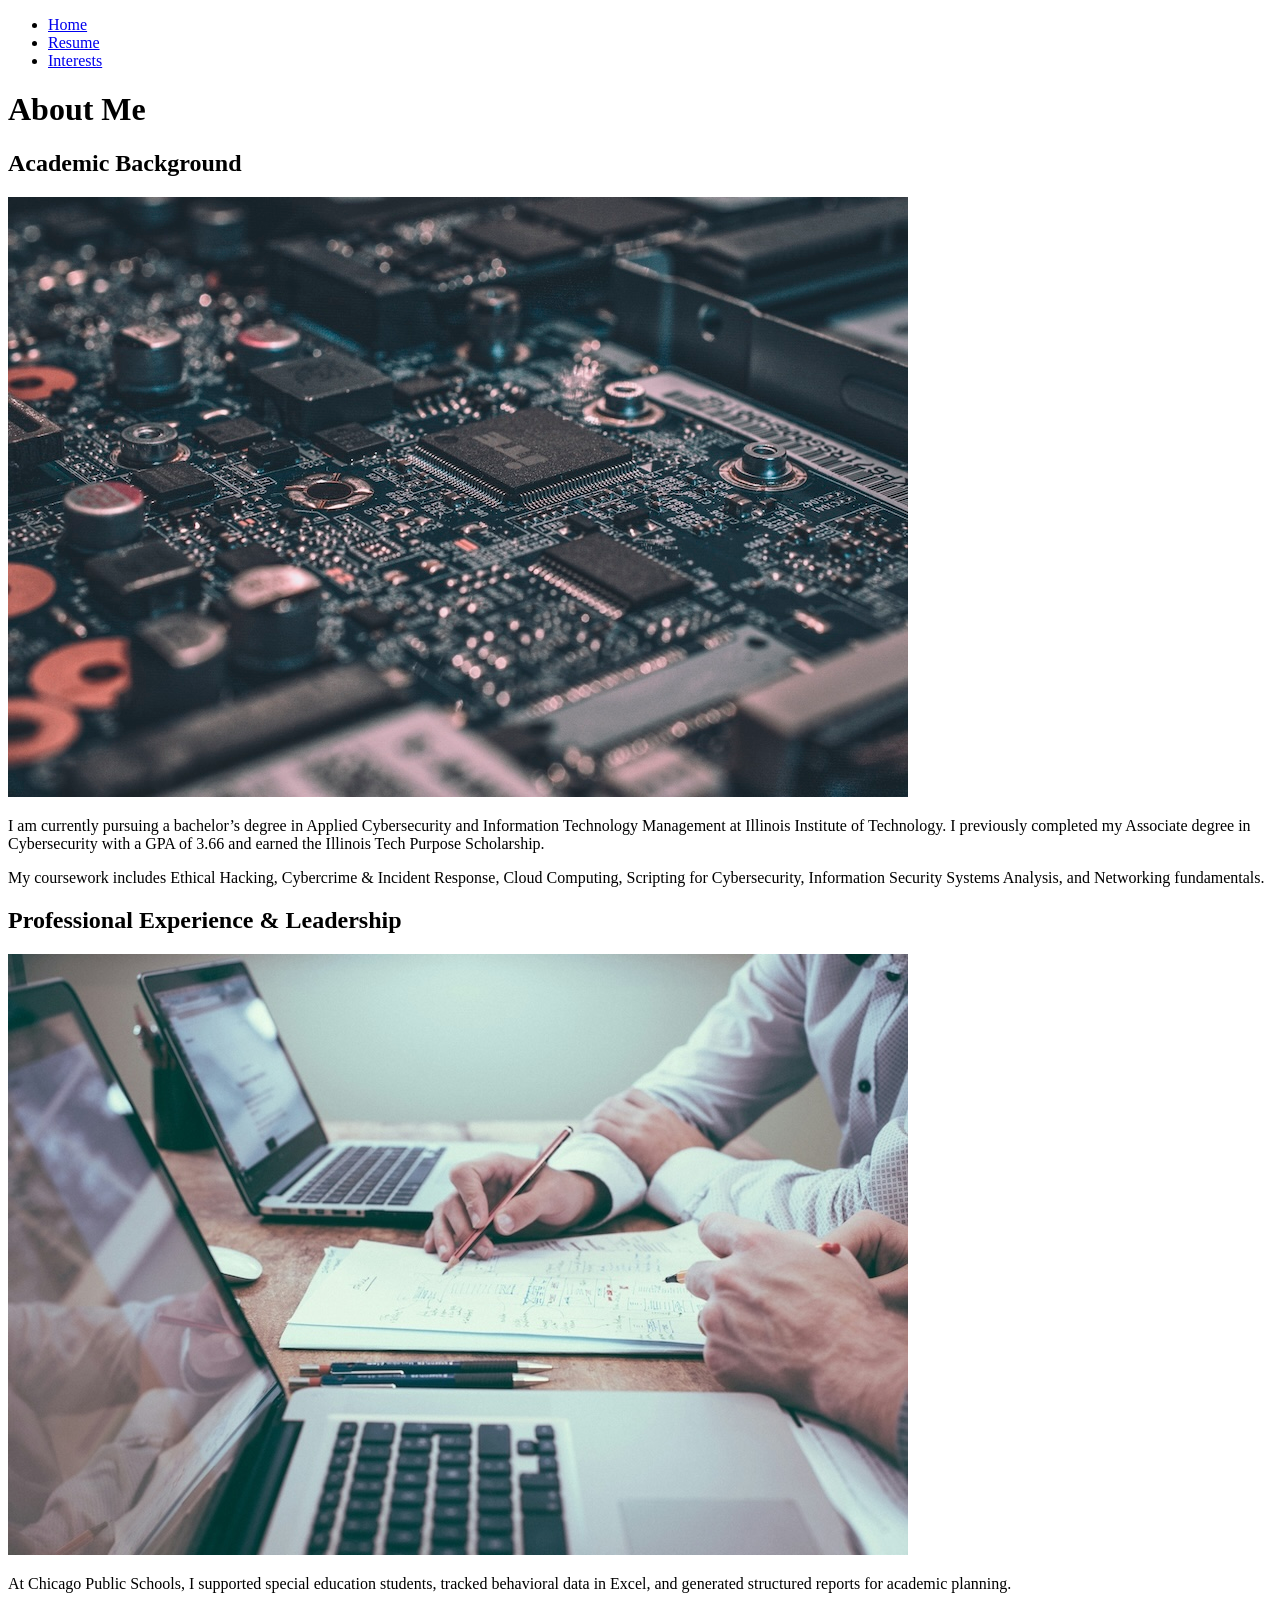
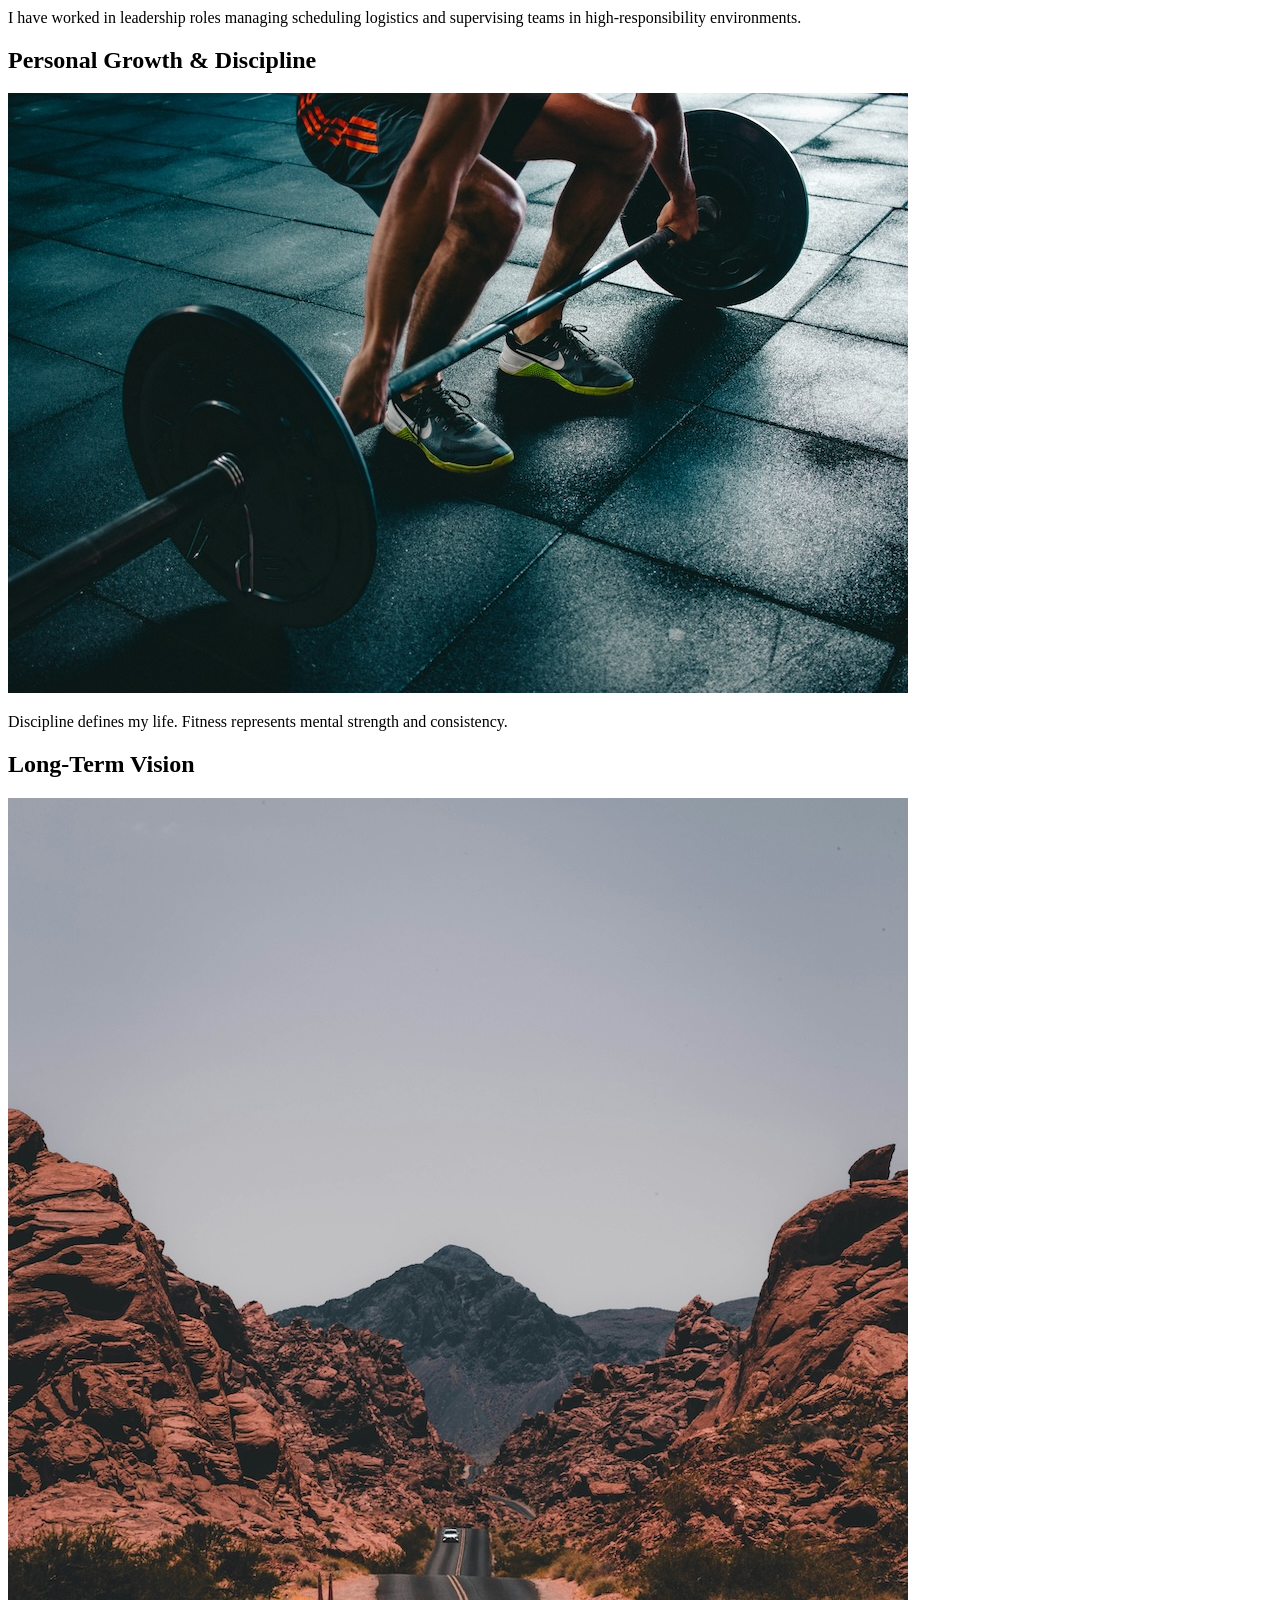
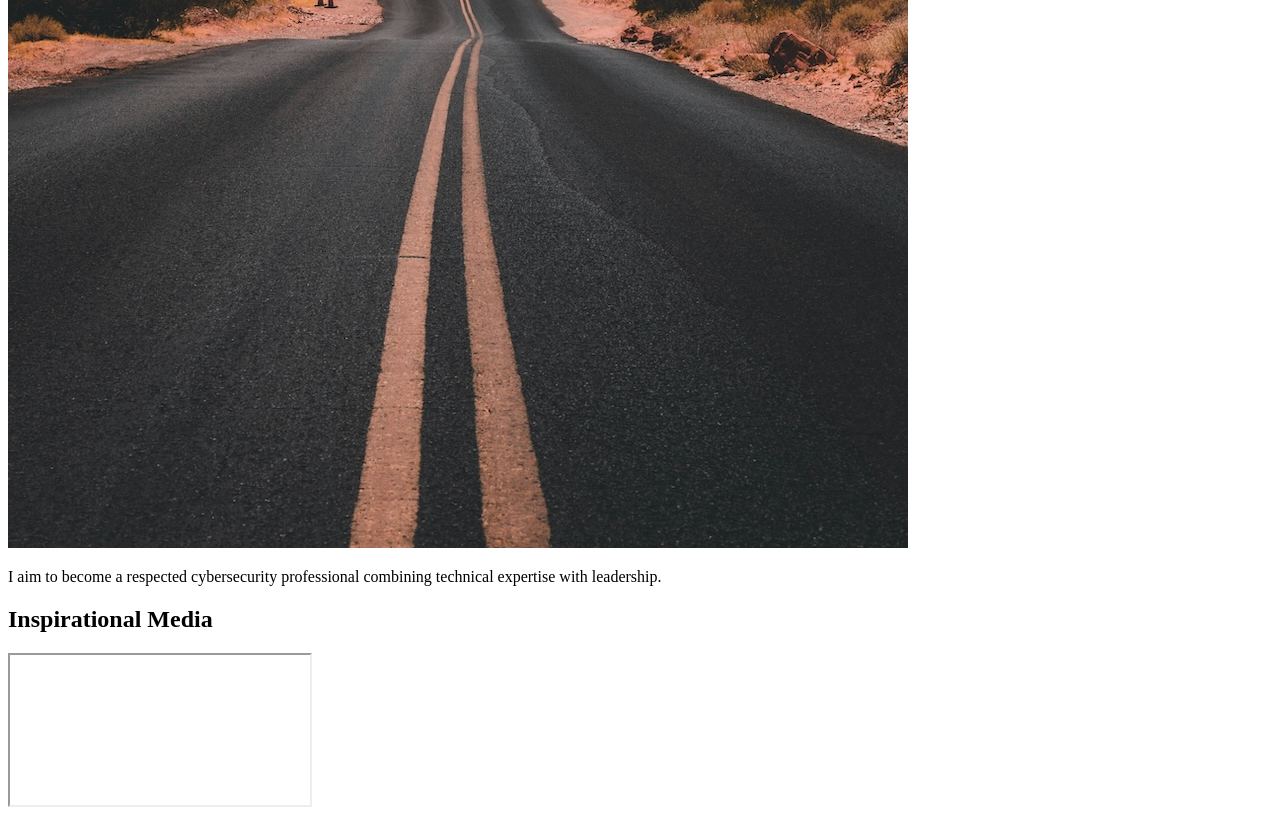
==== index.html @ e84980ba "Initial copy or project 1 files into project 2" ====
<!DOCTYPE html>
<html lang="en">
  <head>
    <meta charset="utf-8">
    <title>Home</title>
  </head>
  <body>
    <header>
      <nav>
        <ul>
          <li><a href="index.html">Home</a></li>
          <li><a href="resume.html">Resume</a></li>
          <li><a href="interests.html">Interests</a></li>
        </ul>
      </nav>
    </header>
    <main>
      <h1>About Me</h1>

      <section>
        <h2>Academic Background</h2>
        <img src="media/tech.jpg" alt="Close-up photograph of illuminated computer motherboard circuitry representing cybersecurity and information technology infrastructure">
        <p>
          I am currently pursuing a bachelor’s degree in Applied Cybersecurity and Information Technology Management at Illinois Institute of Technology. I previously completed my Associate degree in Cybersecurity with a GPA of 3.66 and earned the Illinois Tech Purpose Scholarship.
        </p>
        <p>
          My coursework includes Ethical Hacking, Cybercrime & Incident Response, Cloud Computing, Scripting for Cybersecurity, Information Security Systems Analysis, and Networking fundamentals.
        </p>
      </section>

      <section>
        <h2>Professional Experience & Leadership</h2>
        <img src="media/leadership.jpg" alt="Professional business meeting environment symbolizing leadership development and administrative experience">
        <p>
          At Chicago Public Schools, I supported special education students, tracked behavioral data in Excel, and generated structured reports for academic planning.
        </p>
        <p>
          I have worked in leadership roles managing scheduling logistics and supervising teams in high-responsibility environments.
        </p>
      </section>

      <section>
        <h2>Personal Growth & Discipline</h2>
        <img src="media/fitnesss.jpg" alt="Athlete lifting weights in gym environment representing physical discipline and mental resilience">
        <p>
          Discipline defines my life. Fitness represents mental strength and consistency.
        </p>
      </section>

      <section>
        <h2>Long-Term Vision</h2>
        <img src="media/vision.jpg" alt="Person standing at mountain overlook during sunrise representing long-term vision and goal setting">
        <p>
          I aim to become a respected cybersecurity professional combining technical expertise with leadership.
        </p>
      </section>

      <section>
        <h2>Inspirational Media</h2>
        <iframe
          src="https://www.youtube.com/embed/ZXsQAXx_ao0" title="Motivational speech about discipline and resilience" allowfullscreen>
        </iframe>
      </section>

    </main>
  </body>
</html>
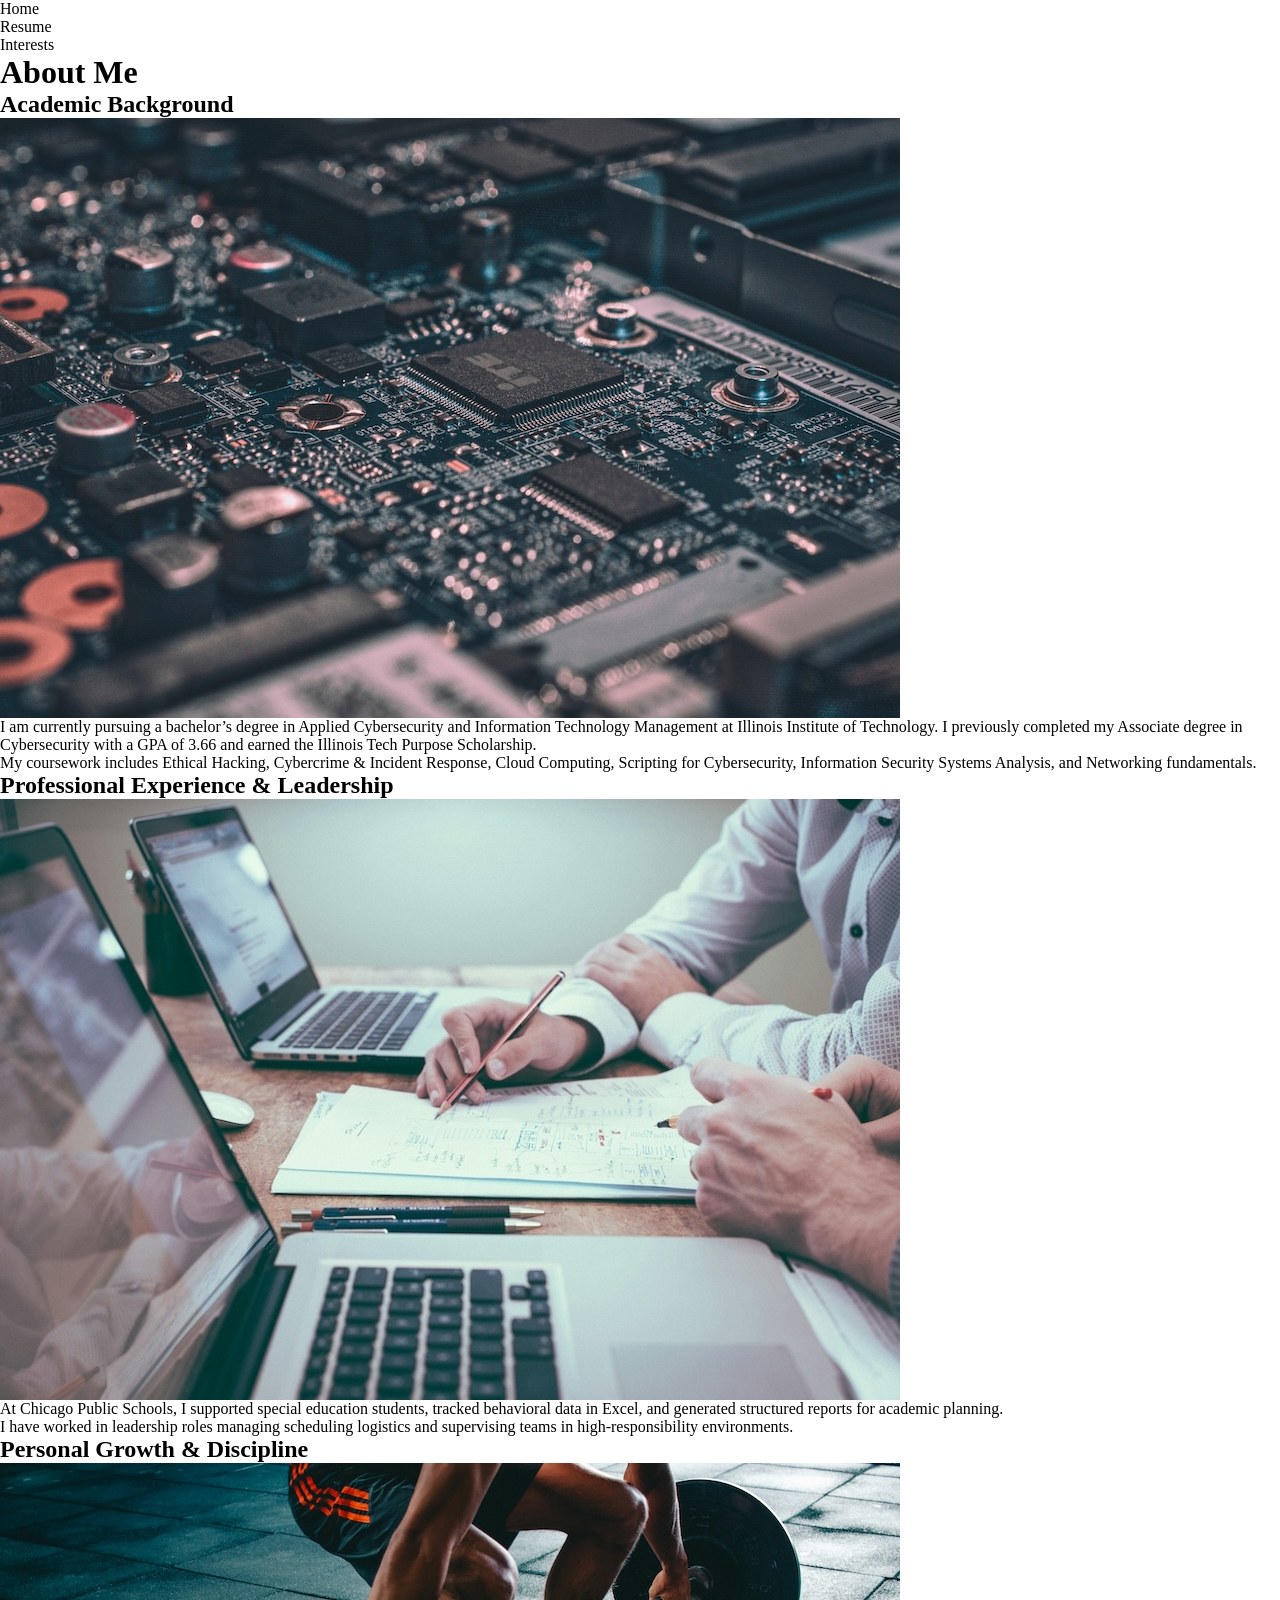
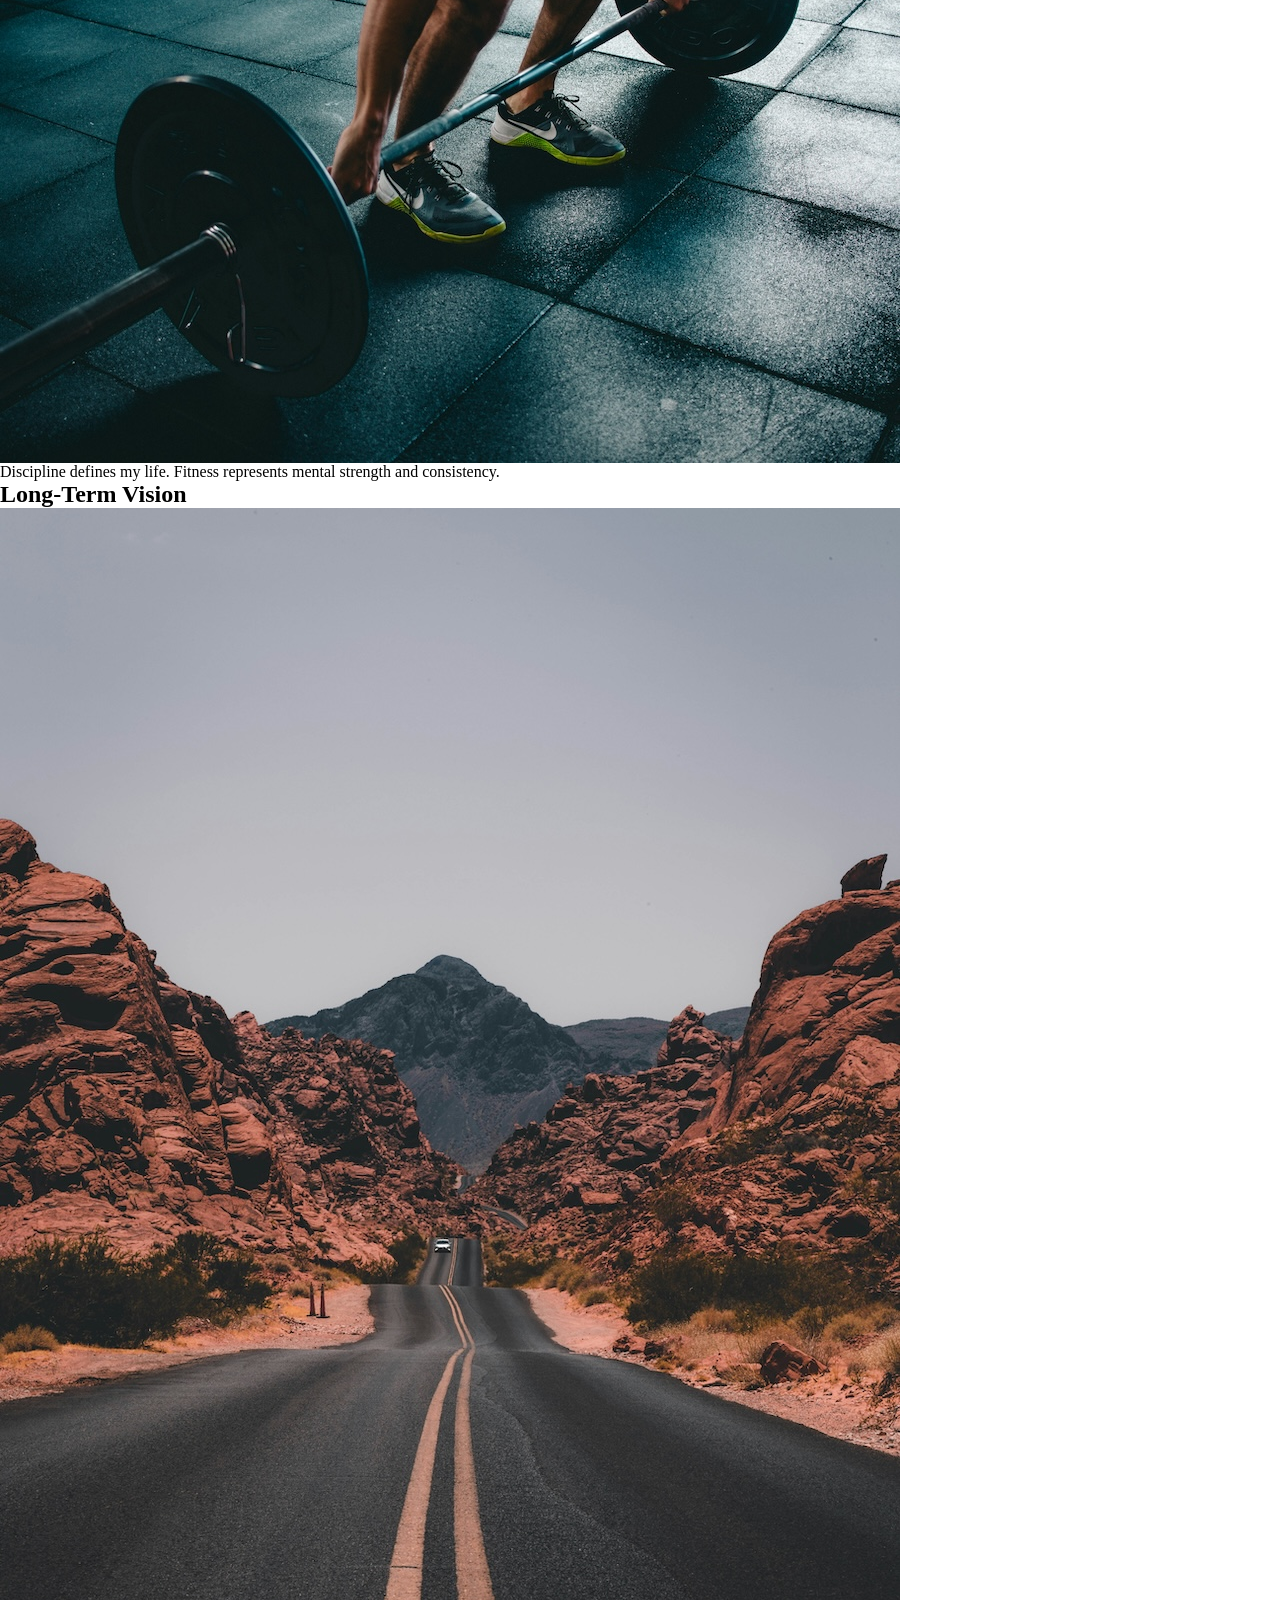
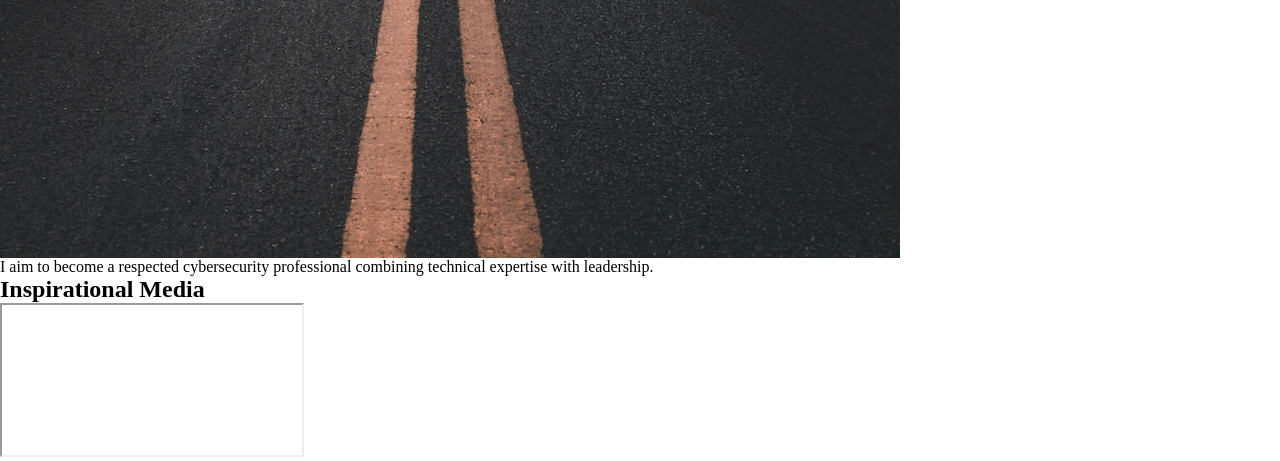
==== commit 8c0e678e: "Link both css files to index html" ====
--- a/index.html
+++ b/index.html
@@ -3,6 +3,8 @@
   <head>
     <meta charset="utf-8">
     <title>Home</title>
+    <link rel="stylesheet" href="css/reset.css">
+    <link rel="stylesheet" href="css/style.css">
   </head>
   <body>
     <header>
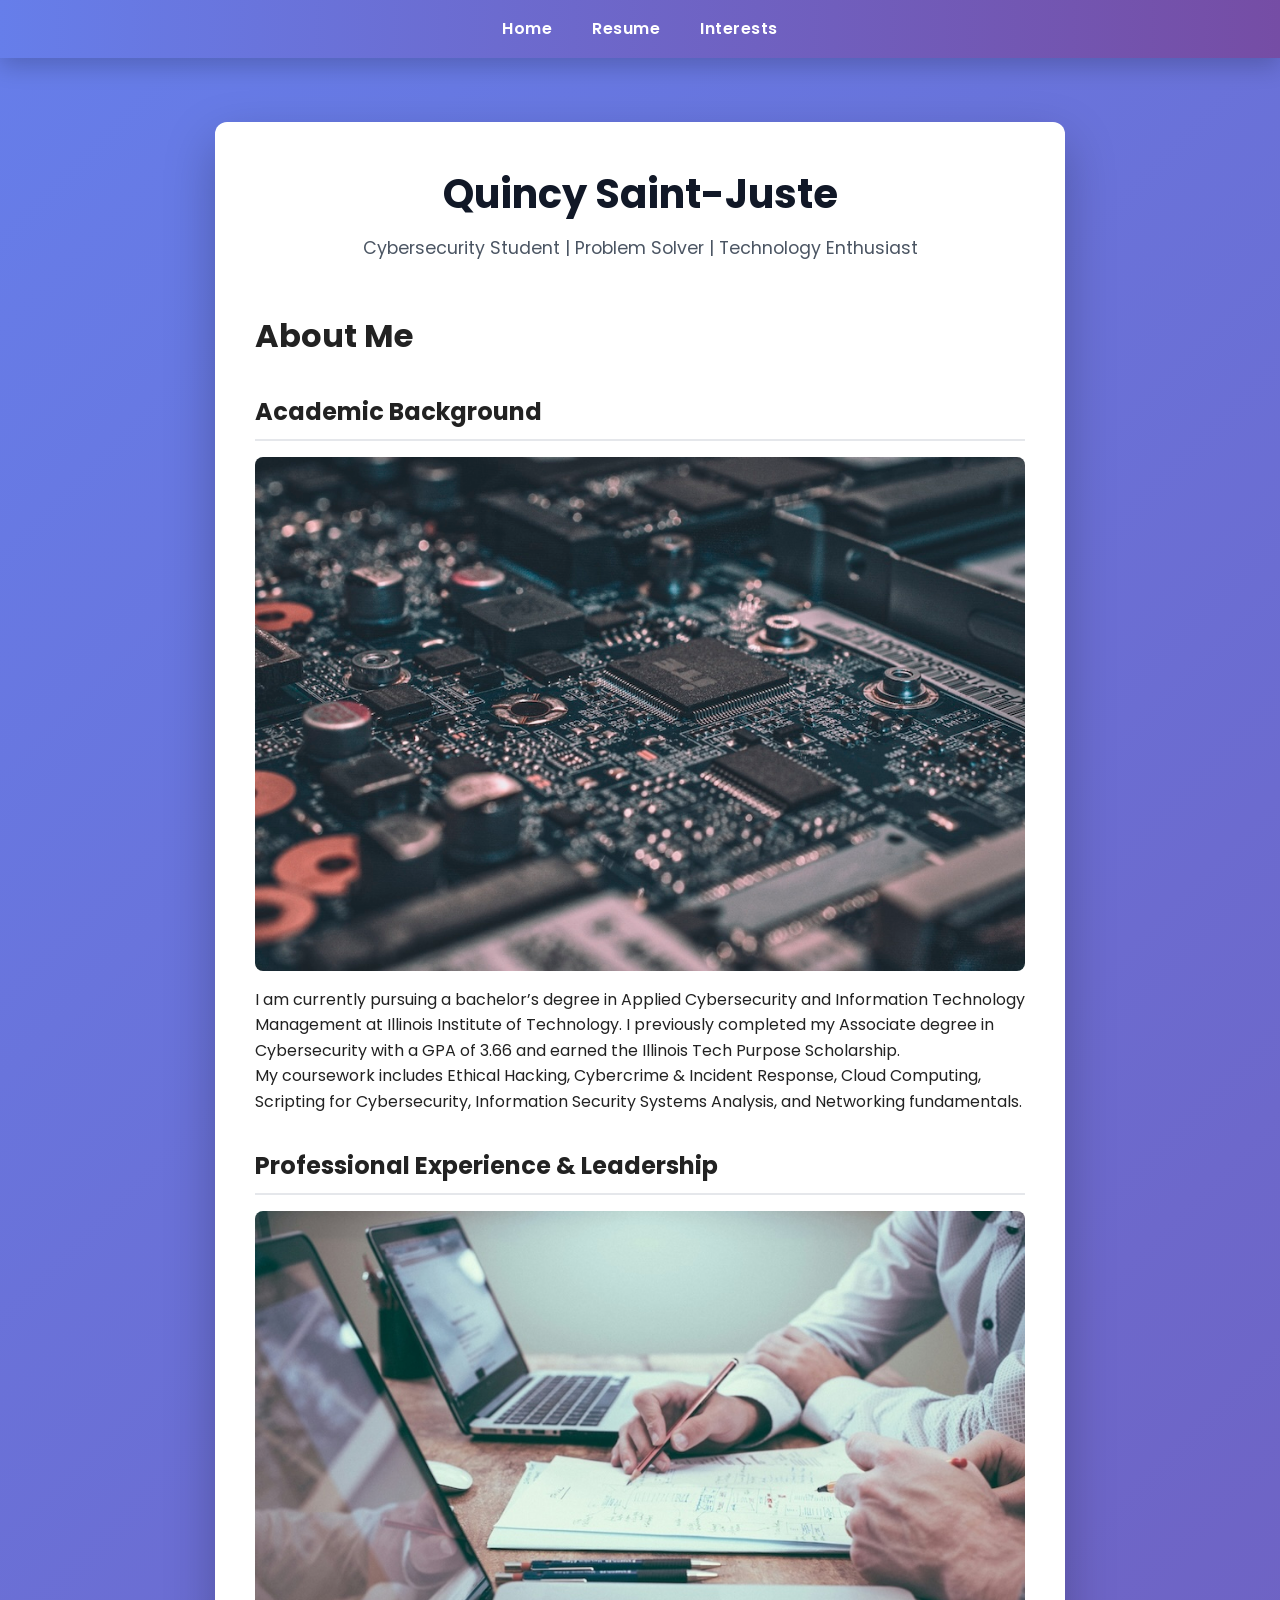
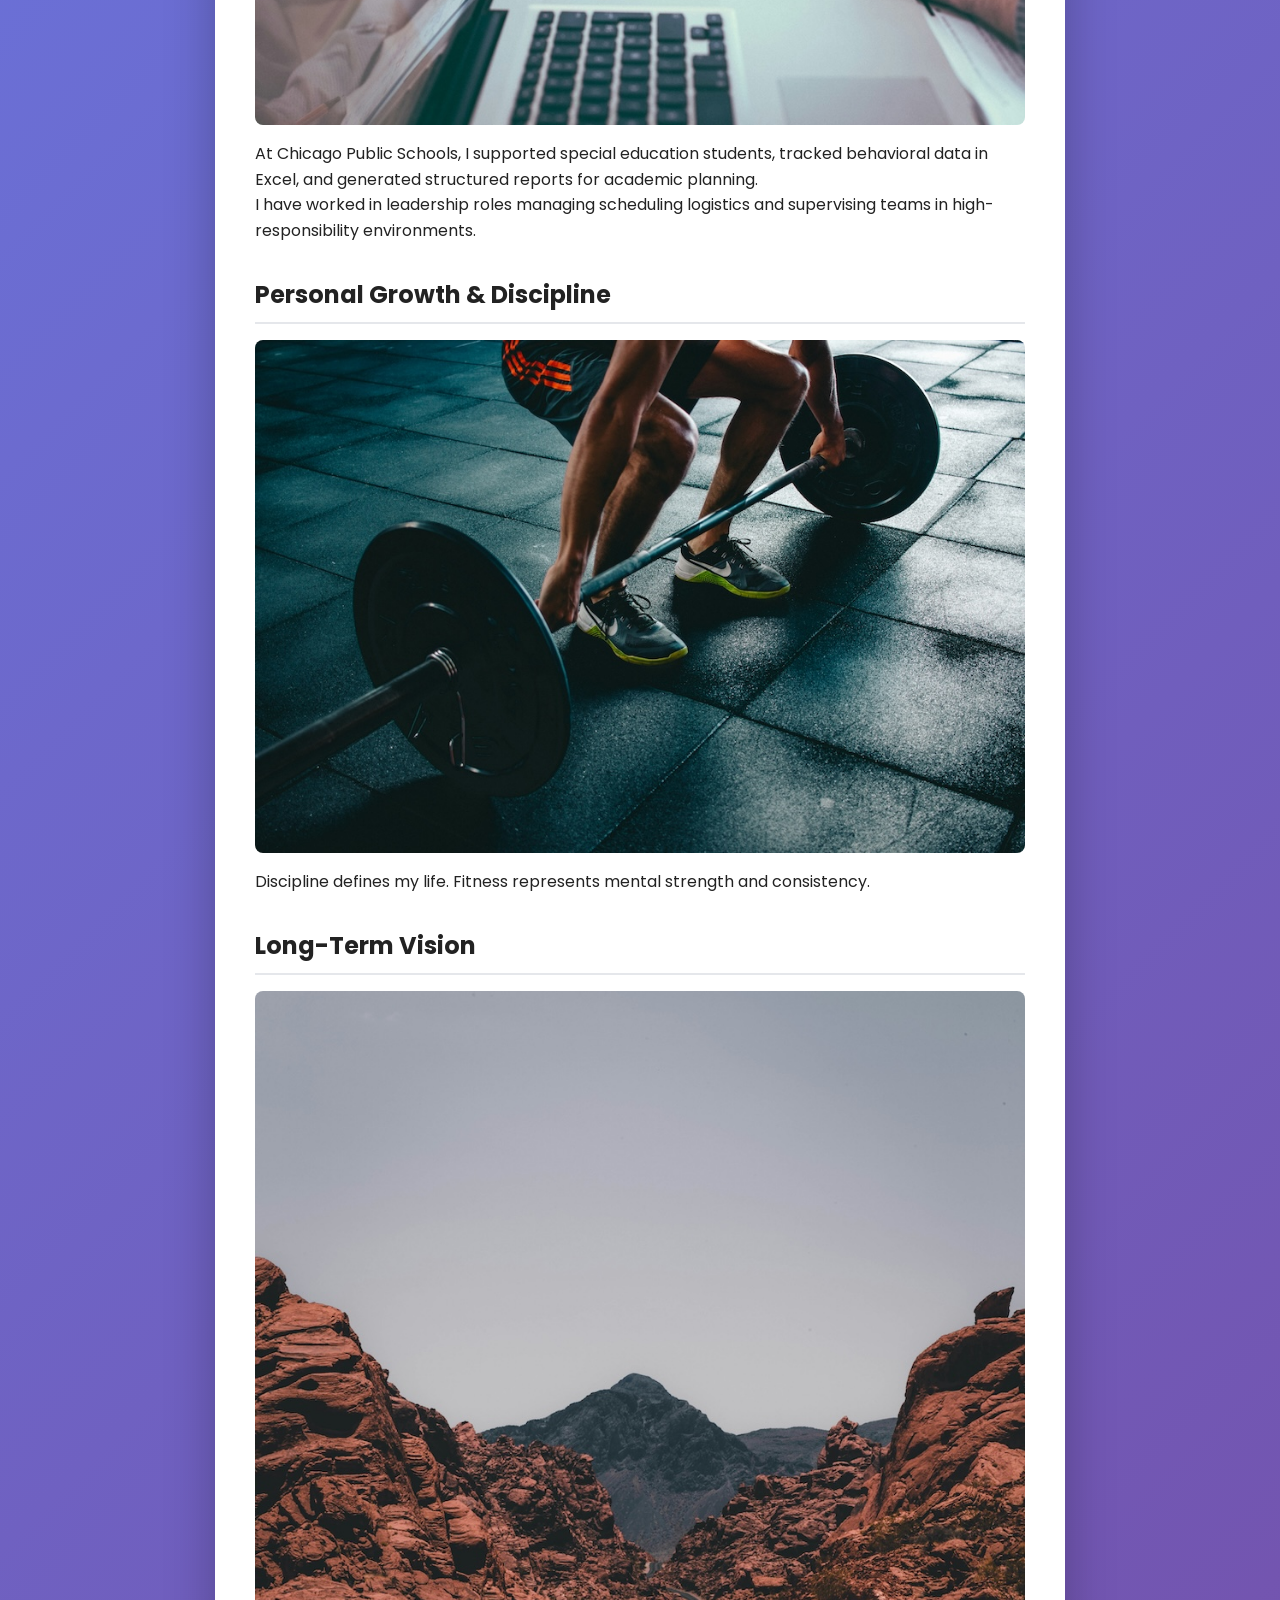
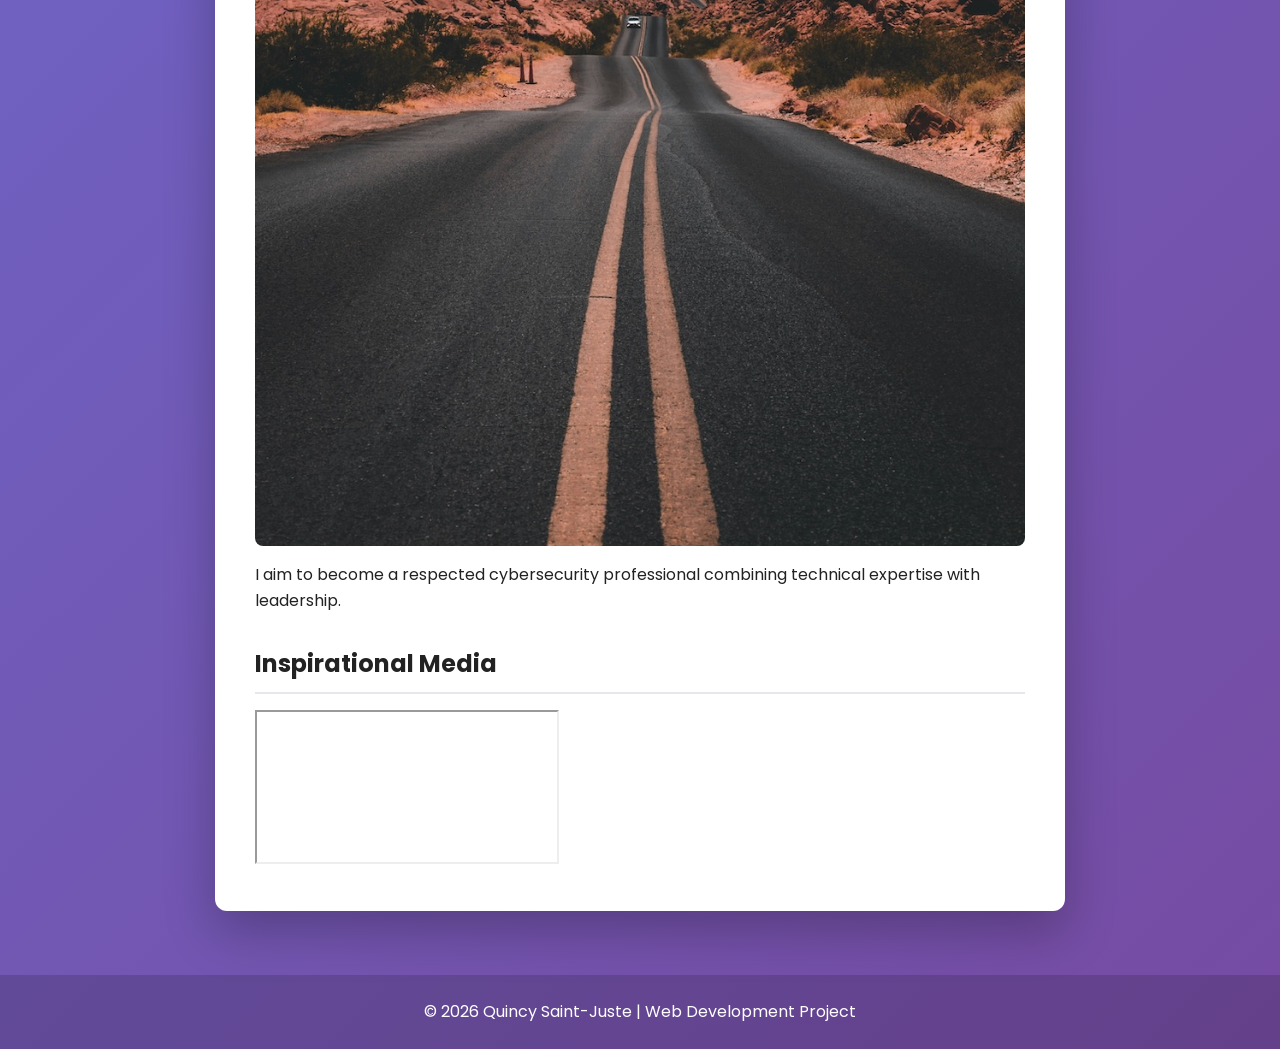
==== commit 7a4b59b3: "add a footer to index.html" ====
--- a/index.html
+++ b/index.html
@@ -17,6 +17,12 @@
       </nav>
     </header>
     <main>
+
+      <section class="hero">
+          <h1>Quincy Saint-Juste</h1>
+          <p>Cybersecurity Student | Problem Solver | Technology Enthusiast</p>
+      </section>
+  
       <h1>About Me</h1>
 
       <section>
@@ -65,5 +71,10 @@
       </section>
 
     </main>
-  </body>
-</html>+
+    <footer>
+        <p>© 2026 Quincy Saint-Juste | Web Development Project</p>
+    </footer>
+    
+    </body>
+    </html>
--- a/css/style.css
+++ b/css/style.css
@@ -0,0 +1,96 @@
+@import url('https://fonts.googleapis.com/css2?family=Poppins:wght@400;600&display=swap');
+
+body {
+    font-family: 'Poppins', Arial, sans-serif;
+    line-height: 1.6;
+    margin: 0;
+    color: #222;
+    background: linear-gradient(135deg, #667eea, #764ba2, #4facfe, #00f2fe);
+    background-size: 300% 300%;
+    animation: gradientShift 15s ease infinite;
+}
+
+@keyframes gradientShift {
+    0% { background-position: 0% 50%; }
+    50% { background-position: 100% 50%; }
+    100% { background-position: 0% 50%; }
+}
+
+header {
+    background: linear-gradient(90deg, rgba(102,126,234,0.95), rgba(118,75,162,0.95));
+    padding: 1rem 0;
+    box-shadow: 0 8px 25px rgba(0, 0, 0, 0.2);
+}
+
+nav ul {
+    list-style: none;
+    display: flex;
+    justify-content: center;
+    gap: 2.5rem;
+    padding: 0;
+    margin: 0;
+}
+
+nav a {
+    color: #ffffff;
+    text-decoration: none;
+    font-weight: 600;
+    font-size: 1rem;
+    letter-spacing: 0.5px;
+    transition: all 0.3s ease;
+}
+
+nav a:hover {
+    color: #facc15;
+}
+
+main {
+    max-width: 850px;
+    margin: 4rem auto;
+    padding: 2.5rem;
+    background: #ffffff;
+    border-radius: 12px;
+    box-shadow: 0 20px 50px rgba(0, 0, 0, 0.25);
+}
+
+.hero {
+    text-align: center;
+    margin-bottom: 3rem;
+}
+
+.hero h1 {
+    font-size: 2.5rem;
+    margin-bottom: 0.5rem;
+    color: #111827;
+}
+
+.hero p {
+    font-size: 1.1rem;
+    color: #4b5563;
+}
+
+h2 {
+    margin-top: 2rem;
+    margin-bottom: 1rem;
+    border-bottom: 2px solid #e5e7eb;
+    padding-bottom: 0.5rem;
+}
+
+h3 {
+    margin-top: 1.5rem;
+}
+
+section img {
+    width: 100%;
+    height: auto;
+    border-radius: 8px;
+    margin: 1rem 0;
+}
+
+footer {
+    text-align: center;
+    padding: 1.5rem;
+    background: rgba(0, 0, 0, 0.15);
+    color: white;
+    margin-top: 4rem;
+}
